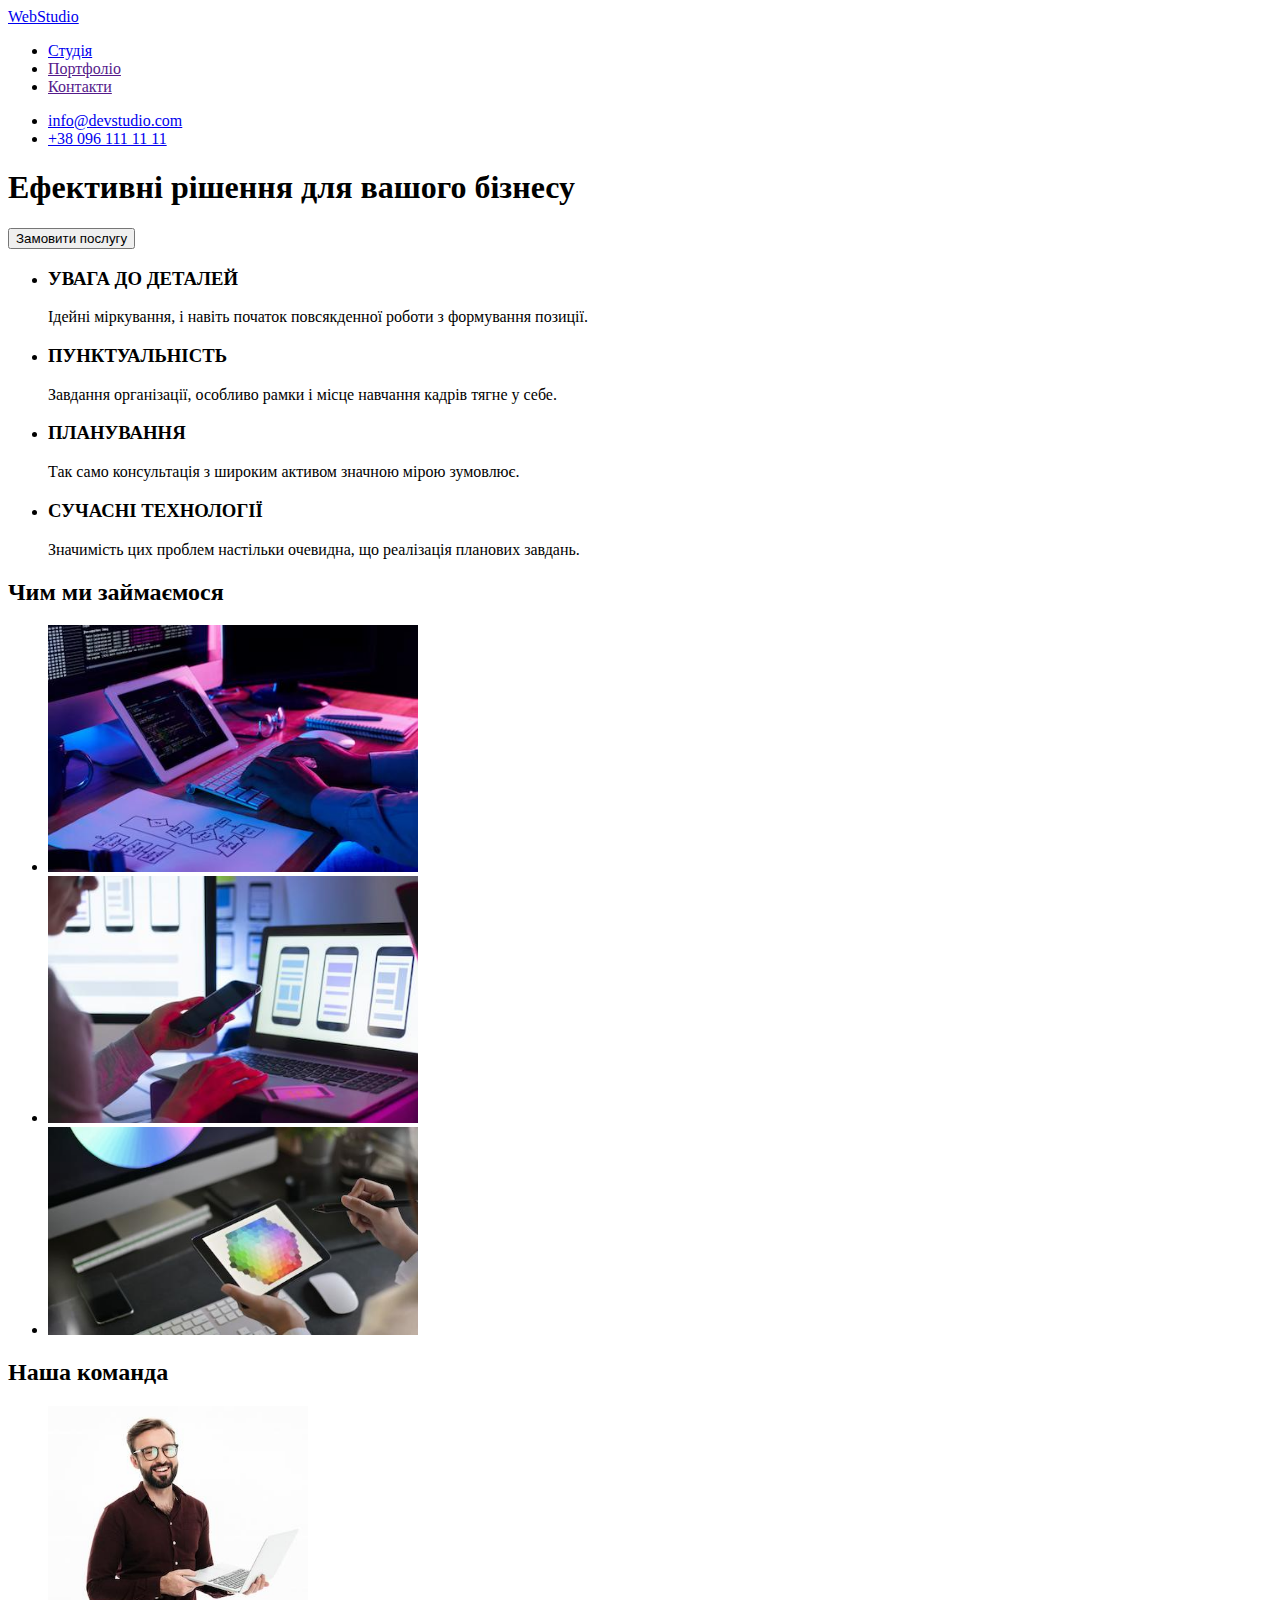
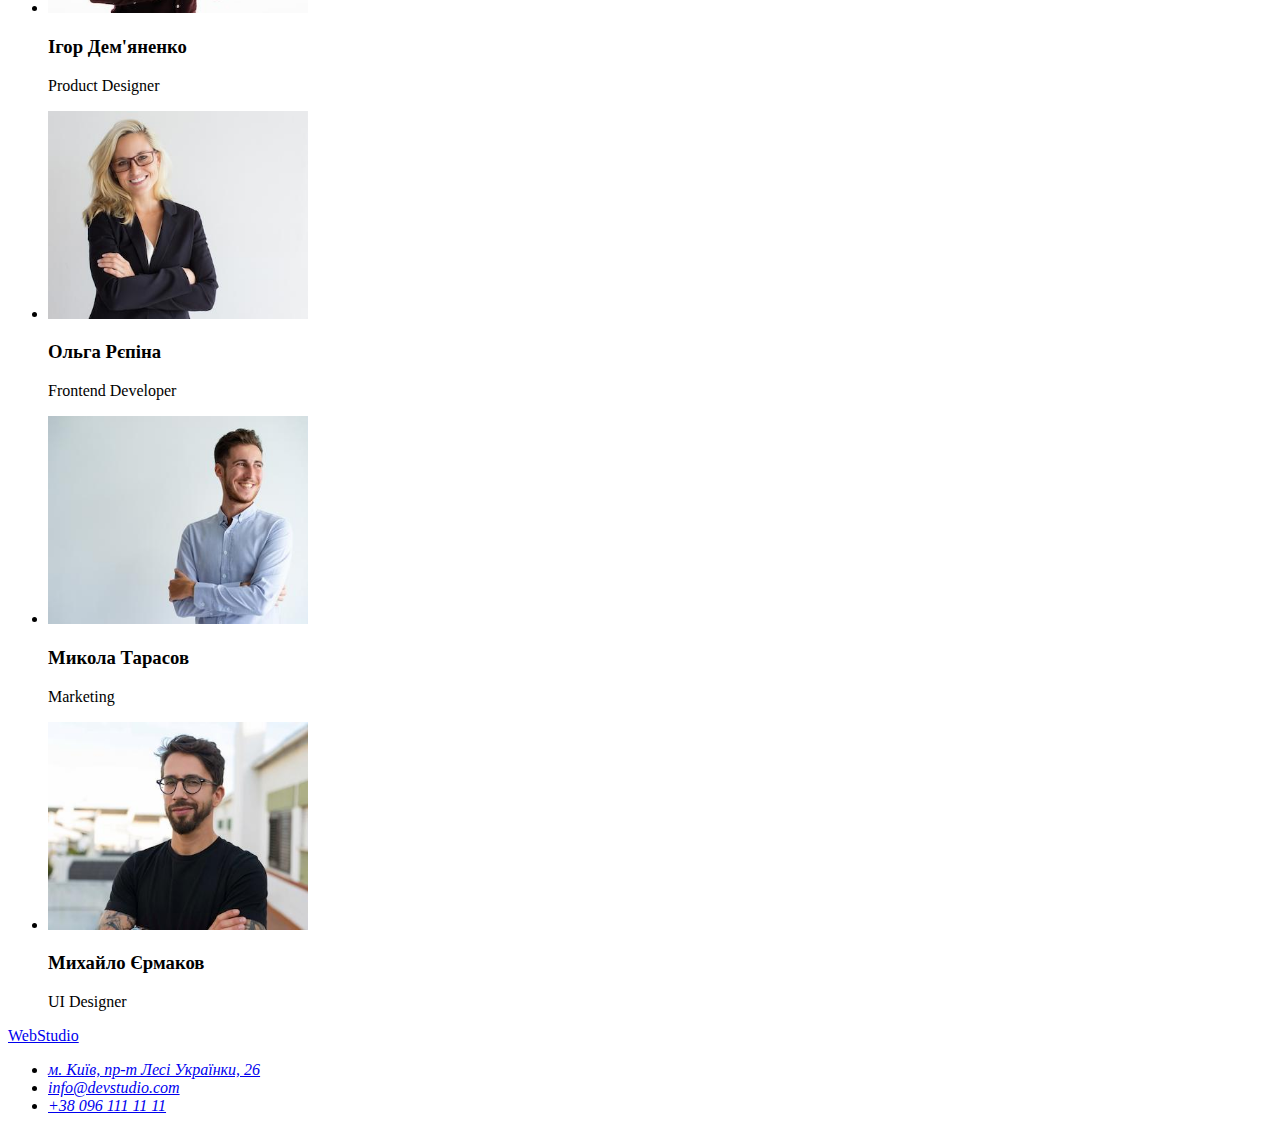
==== index.html @ 22ca19d4 "Initial commit" ====
<!DOCTYPE html>
<html lang="ua">
  <head>
    <meta charset="UTF-8" />
    <meta http-equiv="X-UA-Compatible" content="IE=edge" />
    <meta name="viewport" content="width=device-width, initial-scale=1.0" />
    <title>Homework-1</title>
  </head>
  <body>
    <header>
      <nav>
        <a href="./index.html">WebStudio</a>
        <ul>
          <li><a href="./index.html">Студія</a></li>
          <li><a href="">Портфоліо</a></li>
          <li><a href="">Контакти</a></li>
        </ul>
      </nav>
      <ul>
        <li>
          <a href="mailto:info@devstudio.com">info@devstudio.com</a>
        </li>
        <li>
          <a href="tel:+380961111111">+38 096 111 11 11</a>
        </li>
      </ul>
    </header>
    <main>
      <section class="hero">
        <h1>Ефективні рішення для вашого бізнесу</h1>
        <button type="button">Замовити послугу</button>
      </section>
      <section class="tips">
        <h2 hidden>Переваги</h2>
        <ul>
          <li>
            <h3>УВАГА ДО ДЕТАЛЕЙ</h3>
            <p>Ідейні міркування, і навіть початок повсякденної роботи з формування позиції.</p>
          </li>
          <li>
            <h3>ПУНКТУАЛЬНІСТЬ</h3>
            <p>Завдання організації, особливо рамки і місце навчання кадрів тягне у себе.</p>
          </li>
          <li>
            <h3>ПЛАНУВАННЯ</h3>
            <p>Так само консультація з широким активом значною мірою зумовлює.</p>
          </li>
          <li>
            <h3>СУЧАСНІ ТЕХНОЛОГІЇ</h3>
            <p>Значимість цих проблем настільки очевидна, що реалізація планових завдань.</p>
          </li>
        </ul>
      </section>
      <section class="Y-Do">
        <h2>Чим ми займаємося</h2>
        <ul>
          <li>
            <img src="./images/taping.jpg" alt="Taping the code" width="370" />
          </li>
          <li>
            <img src="./images/sphone.jpg" alt="Laptop & smartphone" width="370" />
          </li>
          <li>
            <img src="./images/paintpad.jpg" alt="Hexagon palette on pad" width="370" />
          </li>
        </ul>
      </section>
      <section class="team">
        <h2>Наша команда</h2>
        <ul>
          <li>
            <img class="members" src="./images/member1.jpg" alt="Ігор Дем'яненко" width="260" />
            <h3>Ігор Дем'яненко</h3>
            <p>Product Designer</p>
          </li>
          <li>
            <img class="members" src="./images/member2.jpg" alt="Ольга Рєпіна" width="260" />
            <h3>Ольга Рєпіна</h3>
            <p>Frontend Developer</p>
          </li>
          <li>
            <img class="members" src="./images/member3.jpg" alt="Микола Тарасов" width="260" />
            <h3>Микола Тарасов</h3>
            <p>Marketing</p>
          </li>
          <li>
            <img class="members" src="images/member4.jpg" alt="Михайло Єрмаков" width="260" />
            <h3>Михайло Єрмаков</h3>
            <p>UI Designer</p>
          </li>
        </ul>
      </section>
    </main>
    <footer>
      <a href="./index.html">WebStudio</a>
      <address>
        <ul>
          <li>
            <a
              href="https://www.google.com.ua/maps/place/%D0%B1%D1%83%D0%BB%D1%8C%D0%B2%D0%B0%D1%80+%D0%9B%D0%B5%D1%81%D1%96+%D0%A3%D0%BA%D1%80%D0%B0%D1%97%D0%BD%D0%BA%D0%B8,+26/@50.4266265,30.5386271,18.17z/data=!4m6!3m5!1s0x40d4cf0e033ecbe9:0x57a4dffefec77da0!4b1!8m2!3d50.4265807!4d30.5383858?hl=uk"
              target="_blank"
              rel="nofolow noreferrer noopener"
              >м. Київ, пр-т Лесі Українки, 26</a
            >
          </li>
          <li>
            <a href="mailto:info@devstudio.com">info@devstudio.com</a>
          </li>
          <li>
            <a href="tel:+380961111111">+38 096 111 11 11</a>
          </li>
        </ul>
      </address>
    </footer>
  </body>
</html>
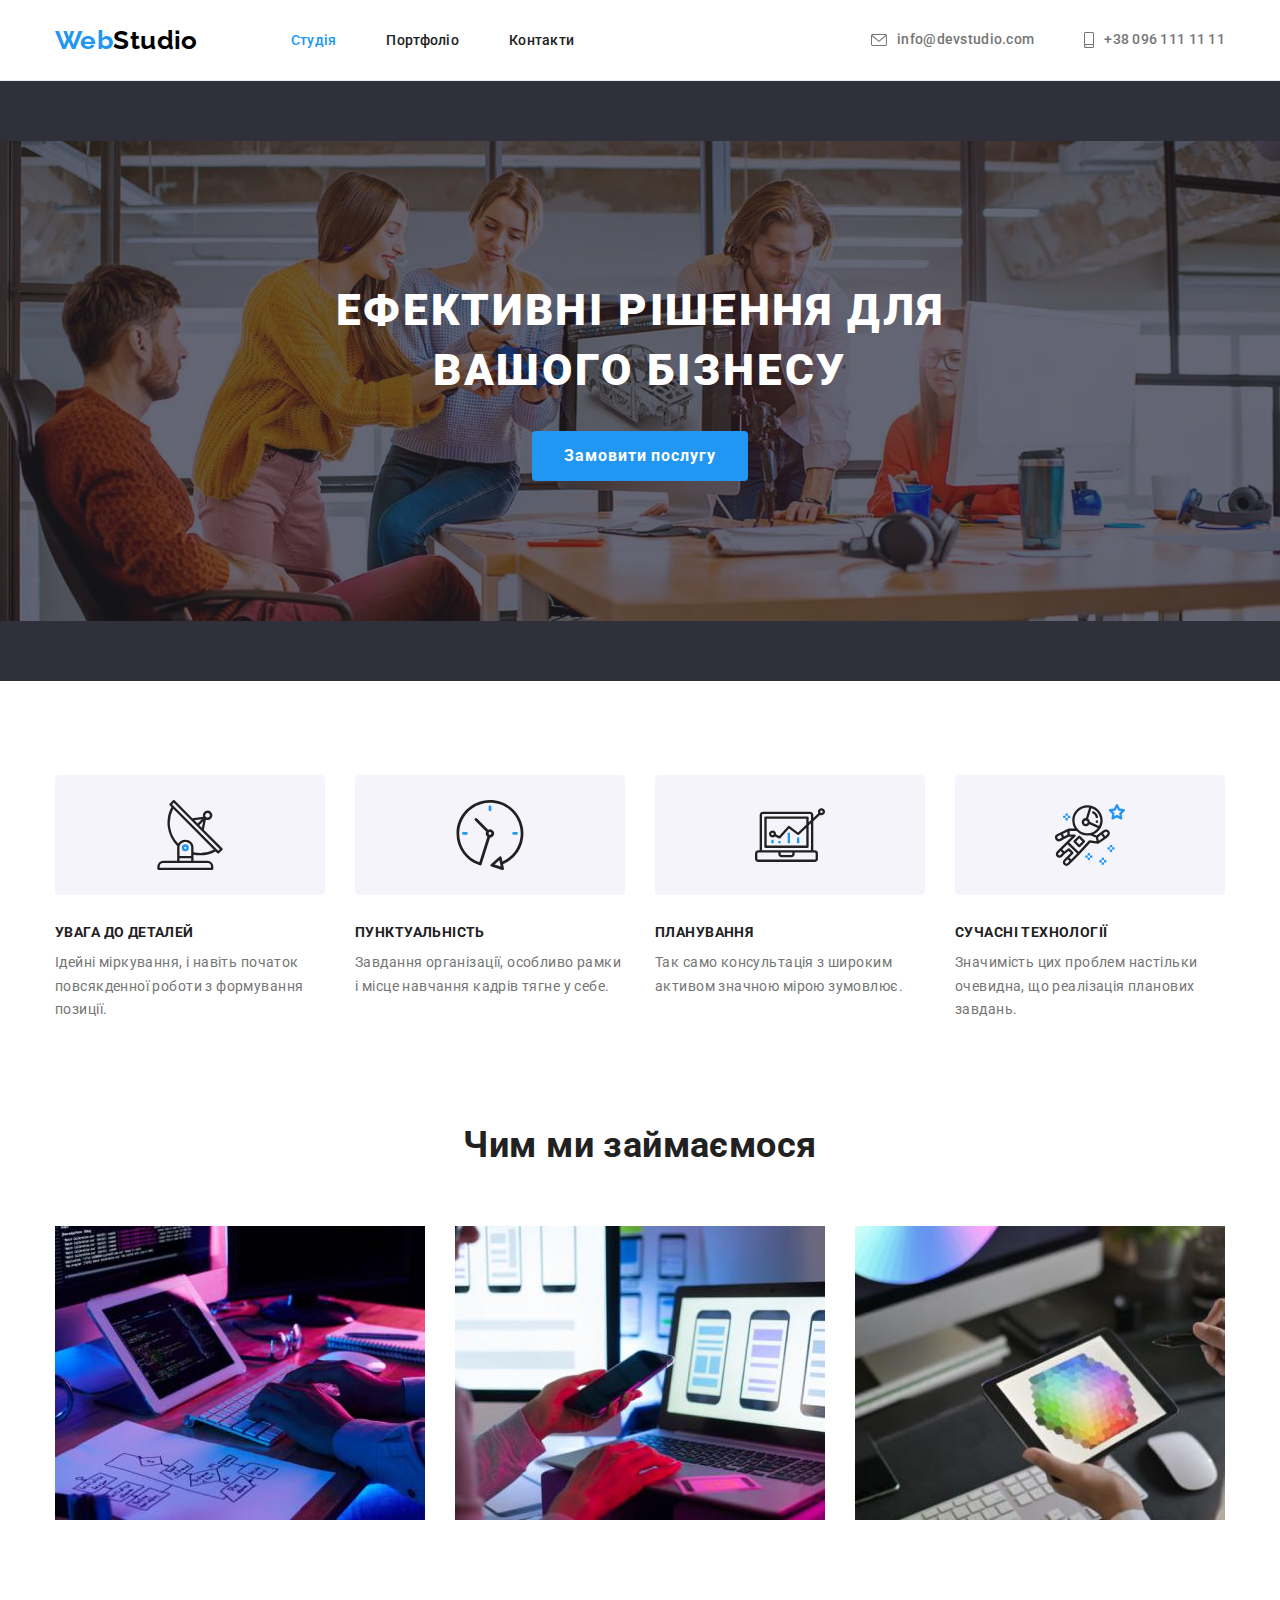
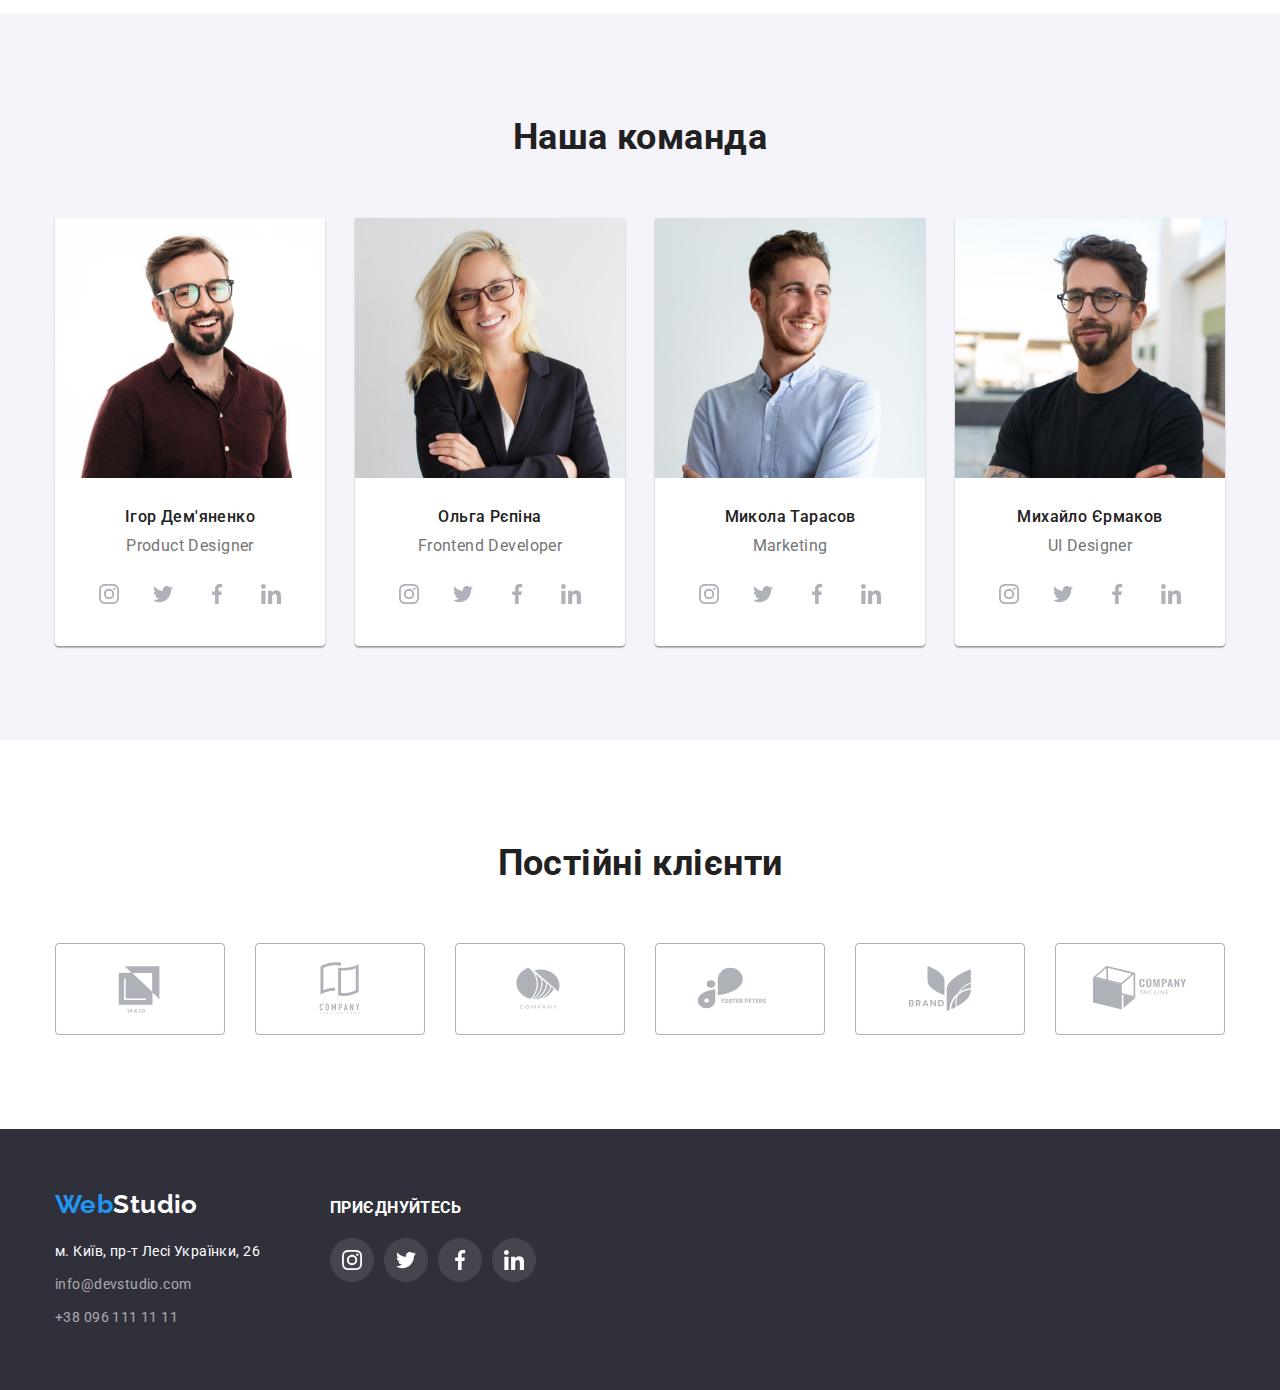
==== commit 6695ce91: "old-Relese" ====
--- a/index.html
+++ b/index.html
@@ -4,113 +4,429 @@
     <meta charset="UTF-8" />
     <meta http-equiv="X-UA-Compatible" content="IE=edge" />
     <meta name="viewport" content="width=device-width, initial-scale=1.0" />
-    <title>Homework-1</title>
+    <link
+      rel="stylesheet"
+      href="https://cdnjs.cloudflare.com/ajax/libs/modern-normalize/1.0.0/modern-normalize.min.css"
+    />
+    <link rel="preconnect" href="https://fonts.googleapis.com" />
+    <link rel="preconnect" href="https://fonts.gstatic.com" crossorigin />
+    <link rel="preconnect" href="https://fonts.googleapis.com" />
+    <link rel="preconnect" href="https://fonts.gstatic.com" crossorigin />
+    <link
+      href="https://fonts.googleapis.com/css2?family=Raleway:wght@700&family=Roboto:wght@400;500;700;900&display=swap"
+      rel="stylesheet"
+    />
+    <title>Homework</title>
+    <link rel="stylesheet" href="css/styles.css" />
   </head>
   <body>
-    <header>
-      <nav>
-        <a href="./index.html">WebStudio</a>
-        <ul>
-          <li><a href="./index.html">Студія</a></li>
-          <li><a href="">Портфоліо</a></li>
-          <li><a href="">Контакти</a></li>
+    <header class="header">
+      <div class="container header-container">
+        <nav class="header-nav">
+          <a class="link logo header-logo" href="./index.html"
+            ><span class="logo-accent">Web</span>Studio</a
+          >
+          <ul class="list header-link-list">
+            <li><a class="link header-link current" href="./index.html">Студія</a></li>
+            <li><a class="link header-link" href="./portfolio.html">Портфоліо</a></li>
+            <li><a class="link header-link" href="">Контакти</a></li>
+          </ul>
+        </nav>
+        <ul class="list header-contacts-list">
+          <li class="header-contacts-card">
+            <a class="link header-contacts-link" href="mailto:info@devstudio.com"
+              ><svg class="contact-icons" width="16" height="12">
+                <use href="./images/icons.svg#icon_mail-us"></use>
+              </svg>
+              <span>info@devstudio.com</span></a
+            >
+          </li>
+          <li class="header-contacts-card">
+            <a class="link header-contacts-link" href="tel:+380961111111"
+              ><svg class="contact-icons" width="10" height="16">
+                <use href="./images/icons.svg#icon_call-us"></use>
+              </svg>
+              <span>+38 096 111 11 11</span></a
+            >
+          </li>
         </ul>
-      </nav>
-      <ul>
-        <li>
-          <a href="mailto:info@devstudio.com">info@devstudio.com</a>
-        </li>
-        <li>
-          <a href="tel:+380961111111">+38 096 111 11 11</a>
-        </li>
-      </ul>
+      </div>
     </header>
     <main>
-      <section class="hero">
-        <h1>Ефективні рішення для вашого бізнесу</h1>
-        <button type="button">Замовити послугу</button>
+      <section class="section hero">
+        <div class="container">
+          <h1 class="hero-title">Ефективні рішення для вашого бізнесу</h1>
+          <button class="btn hero-btn" type="button" href="">Замовити послугу</button>
+        </div>
       </section>
-      <section class="tips">
-        <h2 hidden>Переваги</h2>
-        <ul>
-          <li>
-            <h3>УВАГА ДО ДЕТАЛЕЙ</h3>
-            <p>Ідейні міркування, і навіть початок повсякденної роботи з формування позиції.</p>
-          </li>
-          <li>
-            <h3>ПУНКТУАЛЬНІСТЬ</h3>
-            <p>Завдання організації, особливо рамки і місце навчання кадрів тягне у себе.</p>
-          </li>
-          <li>
-            <h3>ПЛАНУВАННЯ</h3>
-            <p>Так само консультація з широким активом значною мірою зумовлює.</p>
-          </li>
-          <li>
-            <h3>СУЧАСНІ ТЕХНОЛОГІЇ</h3>
-            <p>Значимість цих проблем настільки очевидна, що реалізація планових завдань.</p>
-          </li>
-        </ul>
+      <section class="section">
+        <div class="container">
+          <h2 hidden class="visualy-hidden">Переваги</h2>
+          <ul class="list features-list">
+            <li class="features-list-item">
+              <div>
+                <svg width="70" height="70">
+                  <use href="./images/icons.svg#icon_antenna"></use>
+                </svg>
+              </div>
+              <h3 class="features-list-title">Увага до деталей</h3>
+              <p class="features-list-text">
+                Ідейні міркування, і навіть початок повсякденної роботи з формування позиції.
+              </p>
+            </li>
+            <li class="features-list-item">
+              <div>
+                <svg width="70" height="70">
+                  <use href="./images/icons.svg#icon_clock"></use>
+                </svg>
+              </div>
+              <h3 class="features-list-title">Пунктуальність</h3>
+              <p class="features-list-text">
+                Завдання організації, особливо рамки і місце навчання кадрів тягне у себе.
+              </p>
+            </li>
+            <li class="features-list-item">
+              <div>
+                <svg width="70" height="70">
+                  <use href="./images/icons.svg#icon_diagram"></use>
+                </svg>
+              </div>
+              <h3 class="features-list-title">Планування</h3>
+              <p class="features-list-text">
+                Так само консультація з широким активом значною мірою зумовлює.
+              </p>
+            </li>
+            <li class="features-list-item">
+              <div>
+                <svg width="70" height="70">
+                  <use href="./images/icons.svg#icon_astronaut"></use>
+                </svg>
+              </div>
+              <h3 class="features-list-title">Сучасні технології</h3>
+              <p class="features-list-text">
+                Значимість цих проблем настільки очевидна, що реалізація планових завдань.
+              </p>
+            </li>
+          </ul>
+        </div>
       </section>
-      <section class="Y-Do">
-        <h2>Чим ми займаємося</h2>
-        <ul>
-          <li>
-            <img src="./images/taping.jpg" alt="Taping the code" width="370" />
-          </li>
-          <li>
-            <img src="./images/sphone.jpg" alt="Laptop & smartphone" width="370" />
-          </li>
-          <li>
-            <img src="./images/paintpad.jpg" alt="Hexagon palette on pad" width="370" />
-          </li>
-        </ul>
+      <section class="section work">
+        <div class="container">
+          <h2 class="section-title">Чим ми займаємося</h2>
+          <ul class="list work-list">
+            <li class="work-list-item">
+              <img
+                class="work-list-img"
+                src="./images/typing.jpg"
+                alt="Taping the code"
+                width="370"
+              />
+            </li>
+            <li class="work-list-item">
+              <img
+                class="work-list-img"
+                src="./images/sphone.jpg"
+                alt="Laptop & smartphone"
+                width="370"
+              />
+            </li>
+            <li class="work-list-item">
+              <img
+                class="work-list-img"
+                src="./images/paintpad.jpg"
+                alt="Hexagon palette on pad"
+                width="370"
+              />
+            </li>
+          </ul>
+        </div>
       </section>
-      <section class="team">
-        <h2>Наша команда</h2>
-        <ul>
-          <li>
-            <img class="members" src="./images/member1.jpg" alt="Ігор Дем'яненко" width="260" />
-            <h3>Ігор Дем'яненко</h3>
-            <p>Product Designer</p>
-          </li>
-          <li>
-            <img class="members" src="./images/member2.jpg" alt="Ольга Рєпіна" width="260" />
-            <h3>Ольга Рєпіна</h3>
-            <p>Frontend Developer</p>
-          </li>
-          <li>
-            <img class="members" src="./images/member3.jpg" alt="Микола Тарасов" width="260" />
-            <h3>Микола Тарасов</h3>
-            <p>Marketing</p>
-          </li>
-          <li>
-            <img class="members" src="images/member4.jpg" alt="Михайло Єрмаков" width="260" />
-            <h3>Михайло Єрмаков</h3>
-            <p>UI Designer</p>
-          </li>
-        </ul>
+      <section class="team section">
+        <div class="container">
+          <h2 class="section-title team-title">Наша команда</h2>
+          <ul class="list team-list">
+            <li class="team-cards">
+              <img
+                class="team-members"
+                src="./images/member1.jpg"
+                alt="Ігор Дем'яненко"
+                width="270"
+                height="260"
+              />
+              <div class="team-member-about">
+                <h3 class="team-names">Ігор Дем'яненко</h3>
+                <p class="team-text">Product Designer</p>
+                <ul class="list member-socials">
+                  <li>
+                    <a href="" class="link member-social-link">
+                      <svg width="20" height="20">
+                        <use href="./images/icons.svg#icon_instagram"></use>
+                      </svg>
+                    </a>
+                  </li>
+                  <li>
+                    <a href="" class="link member-social-link">
+                      <svg width="20" height="20">
+                        <use href="./images/icons.svg#icon_twitter"></use>
+                      </svg>
+                    </a>
+                  </li>
+                  <li>
+                    <a href="" class="link member-social-link">
+                      <svg width="20" height="20">
+                        <use href="./images/icons.svg#icon_facebook"></use>
+                      </svg>
+                    </a>
+                  </li>
+                  <li>
+                    <a href="" class="link member-social-link">
+                      <svg width="20" height="20">
+                        <use href="./images/icons.svg#icon_linkedin"></use>
+                      </svg>
+                    </a>
+                  </li>
+                </ul>
+              </div>
+            </li>
+            <li class="team-cards">
+              <img
+                class="team-members"
+                src="./images/member2.jpg"
+                alt="Ольга Рєпіна"
+                width="270"
+                height="260"
+              />
+              <div class="team-member-about">
+                <h3 class="team-names">Ольга Рєпіна</h3>
+                <p class="team-text">Frontend Developer</p>
+                <ul class="list member-socials">
+                  <li>
+                    <a href="" class="link member-social-link">
+                      <svg width="20" height="20">
+                        <use href="./images/icons.svg#icon_instagram"></use>
+                      </svg>
+                    </a>
+                  </li>
+                  <li>
+                    <a href="" class="link member-social-link">
+                      <svg width="20" height="20">
+                        <use href="./images/icons.svg#icon_twitter"></use>
+                      </svg>
+                    </a>
+                  </li>
+                  <li>
+                    <a href="" class="link member-social-link">
+                      <svg width="20" height="20">
+                        <use href="./images/icons.svg#icon_facebook"></use>
+                      </svg>
+                    </a>
+                  </li>
+                  <li>
+                    <a href="" class="link member-social-link">
+                      <svg width="20" height="20">
+                        <use href="./images/icons.svg#icon_linkedin"></use>
+                      </svg>
+                    </a>
+                  </li>
+                </ul>
+              </div>
+            </li>
+            <li class="team-cards">
+              <img
+                class="team-members"
+                src="./images/member3.jpg"
+                alt="Микола Тарасов"
+                width="270"
+                height="260"
+              />
+              <div class="team-member-about">
+                <h3 class="team-names">Микола Тарасов</h3>
+                <p class="team-text">Marketing</p>
+                <ul class="list member-socials">
+                  <li>
+                    <a href="" class="link member-social-link">
+                      <svg width="20" height="20">
+                        <use href="./images/icons.svg#icon_instagram"></use>
+                      </svg>
+                    </a>
+                  </li>
+                  <li>
+                    <a href="" class="link member-social-link">
+                      <svg width="20" height="20">
+                        <use href="./images/icons.svg#icon_twitter"></use>
+                      </svg>
+                    </a>
+                  </li>
+                  <li>
+                    <a href="" class="link member-social-link">
+                      <svg width="20" height="20">
+                        <use href="./images/icons.svg#icon_facebook"></use>
+                      </svg>
+                    </a>
+                  </li>
+                  <li>
+                    <a href="" class="link member-social-link">
+                      <svg width="20" height="20">
+                        <use href="./images/icons.svg#icon_linkedin"></use>
+                      </svg>
+                    </a>
+                  </li>
+                </ul>
+              </div>
+            </li>
+            <li class="team-cards">
+              <img
+                class="team-members"
+                src="images/member4.jpg"
+                alt="Михайло Єрмаков"
+                width="270"
+                height="260"
+              />
+              <div class="team-member-about">
+                <h3 class="team-names">Михайло Єрмаков</h3>
+                <p class="team-text">UI Designer</p>
+                <ul class="list member-socials">
+                  <li>
+                    <a href="" class="link member-social-link">
+                      <svg width="20" height="20">
+                        <use href="./images/icons.svg#icon_instagram"></use>
+                      </svg>
+                    </a>
+                  </li>
+                  <li>
+                    <a href="" class="link member-social-link">
+                      <svg width="20" height="20">
+                        <use href="./images/icons.svg#icon_twitter"></use>
+                      </svg>
+                    </a>
+                  </li>
+                  <li>
+                    <a href="" class="link member-social-link">
+                      <svg width="20" height="20">
+                        <use href="./images/icons.svg#icon_facebook"></use>
+                      </svg>
+                    </a>
+                  </li>
+                  <li>
+                    <a href="" class="link member-social-link">
+                      <svg width="20" height="20">
+                        <use href="./images/icons.svg#icon_linkedin"></use>
+                      </svg>
+                    </a>
+                  </li>
+                </ul>
+              </div>
+            </li>
+          </ul>
+        </div>
+      </section>
+      <section class="section">
+        <div class="container">
+          <h2 class="section-title">Постійні клієнти</h2>
+          <ul class="list clients">
+            <li>
+              <a class="link client-link" href="">
+                <svg width="106" height="60">
+                  <use href="./images/icons.svg#icon_ya-co"></use></svg
+              ></a>
+            </li>
+            <li>
+              <a class="link client-link" href="">
+                <svg width="106" height="60">
+                  <use href="./images/icons.svg#icon_tagline-here"></use></svg
+              ></a>
+            </li>
+            <li>
+              <a class="link client-link" href="">
+                <svg width="106" height="60">
+                  <use href="./images/icons.svg#icon-company"></use></svg
+              ></a>
+            </li>
+            <li>
+              <a class="link client-link" href="">
+                <svg width="106" height="60">
+                  <use href="./images/icons.svg#icon_foster-peters"></use>
+                </svg>
+              </a>
+            </li>
+            <li>
+              <a class="link client-link" href="">
+                <svg width="106" height="60">
+                  <use href="./images/icons.svg#icon_brand"></use>
+                </svg>
+              </a>
+            </li>
+            <li>
+              <a class="link client-link" href="">
+                <svg width="106" height="60">
+                  <use href="./images/icons.svg#icon_tag-line"></use>
+                </svg>
+              </a>
+            </li>
+          </ul>
+        </div>
       </section>
     </main>
-    <footer>
-      <a href="./index.html">WebStudio</a>
-      <address>
-        <ul>
-          <li>
-            <a
-              href="https://www.google.com.ua/maps/place/%D0%B1%D1%83%D0%BB%D1%8C%D0%B2%D0%B0%D1%80+%D0%9B%D0%B5%D1%81%D1%96+%D0%A3%D0%BA%D1%80%D0%B0%D1%97%D0%BD%D0%BA%D0%B8,+26/@50.4266265,30.5386271,18.17z/data=!4m6!3m5!1s0x40d4cf0e033ecbe9:0x57a4dffefec77da0!4b1!8m2!3d50.4265807!4d30.5383858?hl=uk"
-              target="_blank"
-              rel="nofolow noreferrer noopener"
-              >м. Київ, пр-т Лесі Українки, 26</a
-            >
-          </li>
-          <li>
-            <a href="mailto:info@devstudio.com">info@devstudio.com</a>
-          </li>
-          <li>
-            <a href="tel:+380961111111">+38 096 111 11 11</a>
-          </li>
-        </ul>
-      </address>
+    <footer class="footer">
+      <div class="container footer-container">
+        <div class="footer-cards">
+          <a class="link logo logo-last" href="./index.html"
+            ><span class="logo-accent">Web</span>Studio</a
+          >
+          <address class="adress">
+            <ul class="list adress-list">
+              <li>
+                <a
+                  class="link adress-map"
+                  href="https://www.google.com.ua/maps/place/%D0%B1%D1%83%D0%BB%D1%8C%D0%B2%D0%B0%D1%80+%D0%9B%D0%B5%D1%81%D1%96+%D0%A3%D0%BA%D1%80%D0%B0%D1%97%D0%BD%D0%BA%D0%B8,+26/@50.4266265,30.5386271,18.17z/data=!4m6!3m5!1s0x40d4cf0e033ecbe9:0x57a4dffefec77da0!4b1!8m2!3d50.4265807!4d30.5383858?hl=uk"
+                  target="_blank"
+                  rel="nofolow noreferrer noopener"
+                  >м. Київ, пр-т Лесі Українки, 26</a
+                >
+              </li>
+              <li>
+                <a class="link adress-link" href="mailto:info@devstudio.com">info@devstudio.com</a>
+              </li>
+              <li>
+                <a class="link adress-link" href="tel:+380961111111">+38 096 111 11 11</a>
+              </li>
+            </ul>
+          </address>
+        </div>
+        <div class="socials">
+          <h3>Приєднуйтесь</h3>
+          <ul class="list socials-list">
+            <li>
+              <a href="" class="link socials-link">
+                <svg width="20" height="20">
+                  <use href="./images/icons.svg#icon_instagram"></use>
+                </svg>
+              </a>
+            </li>
+            <li>
+              <a href="" class="link socials-link">
+                <svg width="20" height="20">
+                  <use href="./images/icons.svg#icon_twitter"></use>
+                </svg>
+              </a>
+            </li>
+            <li>
+              <a href="" class="link socials-link">
+                <svg width="20" height="20">
+                  <use href="./images/icons.svg#icon_facebook"></use>
+                </svg>
+              </a>
+            </li>
+            <li>
+              <a href="" class="link socials-link">
+                <svg width="20" height="20">
+                  <use href="./images/icons.svg#icon_linkedin"></use>
+                </svg>
+              </a>
+            </li>
+          </ul>
+        </div>
+      </div>
     </footer>
   </body>
 </html>
--- a/css/styles.css
+++ b/css/styles.css
@@ -0,0 +1,544 @@
+:root {
+      --zeema-blue: #2196f3;
+      --dark-theme: #2F303A;
+      --color-white: #FFFFFF;
+      --color-gray: #757575;
+      --color-onix: #212121;
+      --medium-text: 16px;
+      --gaps-small: 30px;
+      --gaps-medium: 50px;
+      --top-distance: 94px;
+      --left-right-dist: 215px;
+}
+
+*,
+*::after,
+*::before {
+      margin: 0;
+}
+
+body {
+      font-family: 'Roboto', sans-serif;
+      font-size: 14px;
+      letter-spacing: 0.03em;
+      color: var(--color-onix);
+      background-color: var(--color-white);
+      position: relative;
+}
+
+/* ---------------General-styles-----------------*/
+
+.container {
+      width: 1200px;
+      padding: 0 15px;
+      margin: auto;
+}
+
+.section {
+      padding: 94px 0;
+      margin: auto;
+      background-repeat: no-repeat;
+}
+
+.list {
+      list-style: none;
+      padding-left: 0;
+      display: flex;
+}
+
+.link {
+      text-decoration: none;
+
+}
+
+/* margin: inherit; */
+
+.logo {
+      font-family: 'Raleway', sans-serif;
+      font-weight: 700;
+      font-size: 26px;
+      line-height: 1.19;
+      color: #000000;
+}
+
+.logo .logo-accent {
+      color: var(--zeema-blue);
+}
+
+.logo.logo-last {
+      color: var(--color-white);
+
+}
+
+.section-title {
+      font-size: 36px;
+      line-height: 1.66;
+      text-align: center;
+      margin-bottom: var(--gaps-medium);
+}
+
+.btn {
+      font-family: inherit;
+      border-radius: 4px;
+      border: hidden;
+}
+
+.btn:hover,
+.btn:focus {
+      color: var(--color-white);
+      background-color: var(--zeema-blue);
+      box-shadow: 0px 4px 4px rgba(0, 0, 0, 0.15);
+      cursor: pointer;
+}
+
+.link.header-link.current {
+      color: var(--zeema-blue)
+}
+
+img {
+      display: block;
+      max-width: 100%;
+      height: auto;
+}
+
+/*---------------Menu-----------------*/
+
+.header {
+      border-bottom: 1px solid #ECECEC;
+}
+
+.header-logo {
+      padding: 24px 0;
+      margin-right: 93px;
+}
+
+.header-container {
+      display: flex;
+}
+
+.header-nav {
+      display: flex;
+      justify-items: center;
+      align-items: center;
+}
+
+.header-link {
+      font-weight: 500;
+      font-size: var(--small-text);
+      line-height: 1.14;
+      letter-spacing: 0.02em;
+      color: inherit;
+      padding: 32px 0;
+}
+
+.header-link-list {
+      column-gap: var(--gaps-medium);
+}
+
+/* .header-link-list li:nth-child(n+2) {
+      margin-left: var(--gaps-medium);
+} */
+
+/* .header-link-list li:first-child {
+      margin-left: 0;
+} */
+
+.header-link:hover,
+.header-link:focus {
+      color: var(--zeema-blue);
+}
+
+.header-contacts-list {
+      align-items: center;
+      column-gap: var(--gaps-medium);
+      margin-left: auto;
+}
+
+/* .header-contacts-list li:nth-child(n+2) {
+      margin-left:var(--gaps-medium);
+} */
+
+.header-contacts-link {
+      font-weight: 500;
+      font-size: var(--small-text);
+      line-height: 1.14;
+      letter-spacing: 0.02em;
+      color: var(--color-gray);
+      padding: 32px 0;
+      display: flex;
+      align-items: center;
+}
+
+.header-contacts-link:hover,
+.header-contacts-link:focus {
+      color: var(--zeema-blue);
+      fill: var(--zeema-blue);
+}
+
+.header-contacts-link span {
+      margin-left: 10px;
+}
+
+.contact-icons {
+      fill: currentColor
+}
+
+/*-------------Contacts---------------*/
+
+.footer {
+      background-color: var(--dark-theme);
+      padding: 60px 0;
+}
+
+/* height: 252px; */
+
+.footer-container {
+      display: flex;
+      column-gap: 70px;
+      align-items: baseline;
+}
+
+.adress {
+      margin-top: 20px;
+      display: flex;
+      column-gap: 70px;
+}
+
+.socials h3 {
+      line-height: 1.14;
+      text-transform: uppercase;
+      color: var(--color-white);
+      margin-bottom: 20px;
+}
+
+.adress-list {
+      flex-direction: column;
+      row-gap: 9px;
+}
+
+/* .adress-list li:nth-child(-n+2) {
+      margin-bottom: 9px;
+} */
+
+.socials-list {
+      align-items: baseline;
+      column-gap: 10px;
+}
+
+.socials-list li {
+      background-color: rgba(256, 256, 256, 0.1);
+      border-radius: 50%;
+      width: 44px;
+      height: 44px;
+
+}
+
+.socials-list li:hover,
+.socials-list li:focus {
+      background-color: var(--zeema-blue);
+}
+
+.socials-link {
+      width: 100%;
+      height: 100%;
+      fill: var(--color-white);
+      display: flex;
+      align-items: center;
+      justify-content: center;
+}
+
+.adress-map {
+      font-style: normal;
+      color: var(--color-white);
+      line-height: 1.71;
+}
+
+.adress-link {
+      font-style: normal;
+      line-height: 1.71;
+      color: rgba(255, 255, 255, 0.6);
+}
+
+.adress-link:hover,
+.adress-link:focus {
+      color: var(--zeema-blue);
+}
+
+/* ----------------------------HOME---------------------------*/
+
+.hero {
+      padding: 200px 0;
+      text-align: center;
+      background-image: linear-gradient(rgba(47, 48, 58, 0.4), rgba(47, 48, 58, 0.4)), url("../images/teamwork-day.jpg");
+      background-position: center;
+      max-width: 1600px;
+      
+      background-size: contain;
+      background-color: var(--dark-theme);
+}
+
+.hero-title {
+      text-transform: uppercase;
+      font-weight: 900;
+      font-size: 44px;
+      line-height: 1.36;
+      letter-spacing: 0.06em;
+      color: var(--color-white);
+      width: 696px;
+      margin: auto auto var(--gaps-small);
+}
+
+.hero-btn {
+      font-weight: 700;
+      font-size: var(--medium-text);
+      line-height: 1.88;
+      letter-spacing: 0.06em;
+      background-color: var(--zeema-blue);
+      color: var(--color-white);
+      width: 216px;
+      height: 50px;
+}
+
+.hero-btn:active,
+.hero-btn:focus {
+      background-color: #188CE8;
+}
+
+/* -------------------features-------------------- */
+
+.visualy-hidden {
+      visibility: hidden;
+}
+
+.features-list {
+      margin: auto;
+      column-gap: var(--gaps-small);
+}
+
+.list.features-list .features-list-item {
+      width: 270px;
+}
+
+/* .features-list-item:nth-child(n+2) {
+      margin-left: var(--gaps-small);
+} */
+
+.features-list-item div {
+      height: 120px;
+      background-color: #F5F4FA;
+      border-radius: 4px;
+      display: flex;
+      align-items: center;
+      justify-content: center;
+      margin-bottom: 30px;
+}
+
+.features-list-title {
+      text-transform: uppercase;
+      font-size: var(--small-text);
+      line-height: 1.14;
+}
+
+.features-list-text {
+      line-height: 1.71;
+      color: var(--color-gray);
+      margin-top: 10px;
+}
+
+/* -------------------Work------------------- */
+
+.work {
+      padding-top: 0;
+}
+
+.work-list {
+      gap: var(--gaps-small);
+}
+
+/* .work-list-item:nth-child(n+2) {
+      margin-left: var(--gaps-small);
+} */
+
+/*--------------------Team---------------------*/
+
+.team {
+      background-color: #F5F4FA;
+}
+
+.team-list {
+      column-gap: var(--gaps-small);
+}
+
+.team-cards {
+      background-color: var(--color-white);
+      box-shadow: 0px 1px 3px rgba(0, 0, 0, 0.12), 0px 1px 1px rgba(0, 0, 0, 0.14), 0px 2px 1px rgba(0, 0, 0, 0.2);
+      border-radius: 0px 0px 4px 4px;
+      width: 270px;
+}
+
+/* .team-cards:nth-child(n+2) {
+      margin-left: var(--gaps-small);
+} */
+
+.team-member-about {
+      padding: var(--gaps-small) 32px;
+}
+
+.team-names {
+      font-weight: 500;
+      font-size: var(--medium-text);
+      line-height: 1.18;
+      text-align: center;
+}
+
+.team-text {
+      font-size: var(--medium-text);
+      line-height: 1.18;
+      color: var(--color-gray);
+      text-align: center;
+      margin-top: 10px;
+}
+
+.member-socials {
+      margin-top: 16px;
+      justify-content: center;
+      column-gap: 10px;
+}
+
+.member-socials li {
+      width: 44px;
+      height: 44px;
+      background-color: inherit;
+}
+
+.member-social-link {
+      width: 100%;
+      height: 100%;
+      border-radius: 50%;
+      display: flex;
+      align-items: center;
+      justify-content: center;
+      color: #AFB1B8;
+}
+.member-social-link svg {
+      fill: currentColor;
+}
+.member-social-link:hover,
+.member-social-link:focus {
+      background-color: var(--zeema-blue);
+      color: var(--color-white);
+}
+
+/* ---------------Regular clients----------------- */
+
+.clients {
+      justify-items: center;
+      column-gap: var(--gaps-small);
+}
+
+.clients li {
+      width: 170px;
+      height: 92px;
+      border: 1px solid #AFB1B8;
+      border-radius: 4px;
+
+}
+
+.clients li:hover,
+.clients li:focus {
+      border: 1px solid var(--zeema-blue);
+}
+
+.client-link {
+      width: 100%;
+      height: 100%;
+      display: flex;
+      align-items: center;
+      justify-content: center;
+      margin: auto;
+      color: #AFB1B8;
+}
+
+.client-link svg {
+      fill: currentColor;
+}
+
+.client-link:hover,
+.client-link:focus {
+      color: var(--zeema-blue);
+}
+
+/*-------------------------PORTFOLIO--------------------------*/
+
+.portfolio {
+      background-color: var(--color-white);
+}
+
+.filters-list {
+      display: flex;
+      justify-content: center;
+      margin-bottom: 50px;
+}
+
+.filters-btn {
+      background-color: #F5F4FA;
+      font-weight: 500;
+      font-size: var(--medium-text);
+      line-height: 1.62;
+      color: var(--color-onix);
+      min-width: 73px;
+      padding: 6px 22px;
+      margin-left: 8px;
+}
+
+.project-list {
+      flex-wrap: wrap;
+      gap: var(--gaps-small);
+
+}
+
+.project-list .project {
+      width: 370px;
+      background: var(--color-white);
+      border: 1px solid #EEEEEE;
+}
+
+.project .link:hover,
+.project .link:focus {
+      display:block;
+      width: 100%;
+      height: 100%;
+      box-shadow: 0px 1px 1px rgba(0, 0, 0, 0.12),
+            0px 4px 4px rgba(0, 0, 0, 0.06),
+            1px 4px 6px rgba(0, 0, 0, 0.16);
+}
+
+/* width: 370px;
+      margin-left: var(--gaps-small);
+      margin-bottom: var(--gaps-small); */
+
+/* // .project-list:nth-child(3n+1) {
+      margin-left: 0;
+}
+
+.project-list:nth-child(-n+3) {
+      margin-bottom: 0;
+} // */
+
+.project-about {
+      padding: 20px 24px;
+}
+
+.project-title {
+      font-size: 18px;
+      line-height: 2;
+      letter-spacing: 0.06em;
+      color: var(--color-onix);
+}
+
+.project-text {
+      font-size: var(--medium-text);
+      line-height: 1.88;
+      color: var(--color-gray);
+      margin-top: 4px;
+}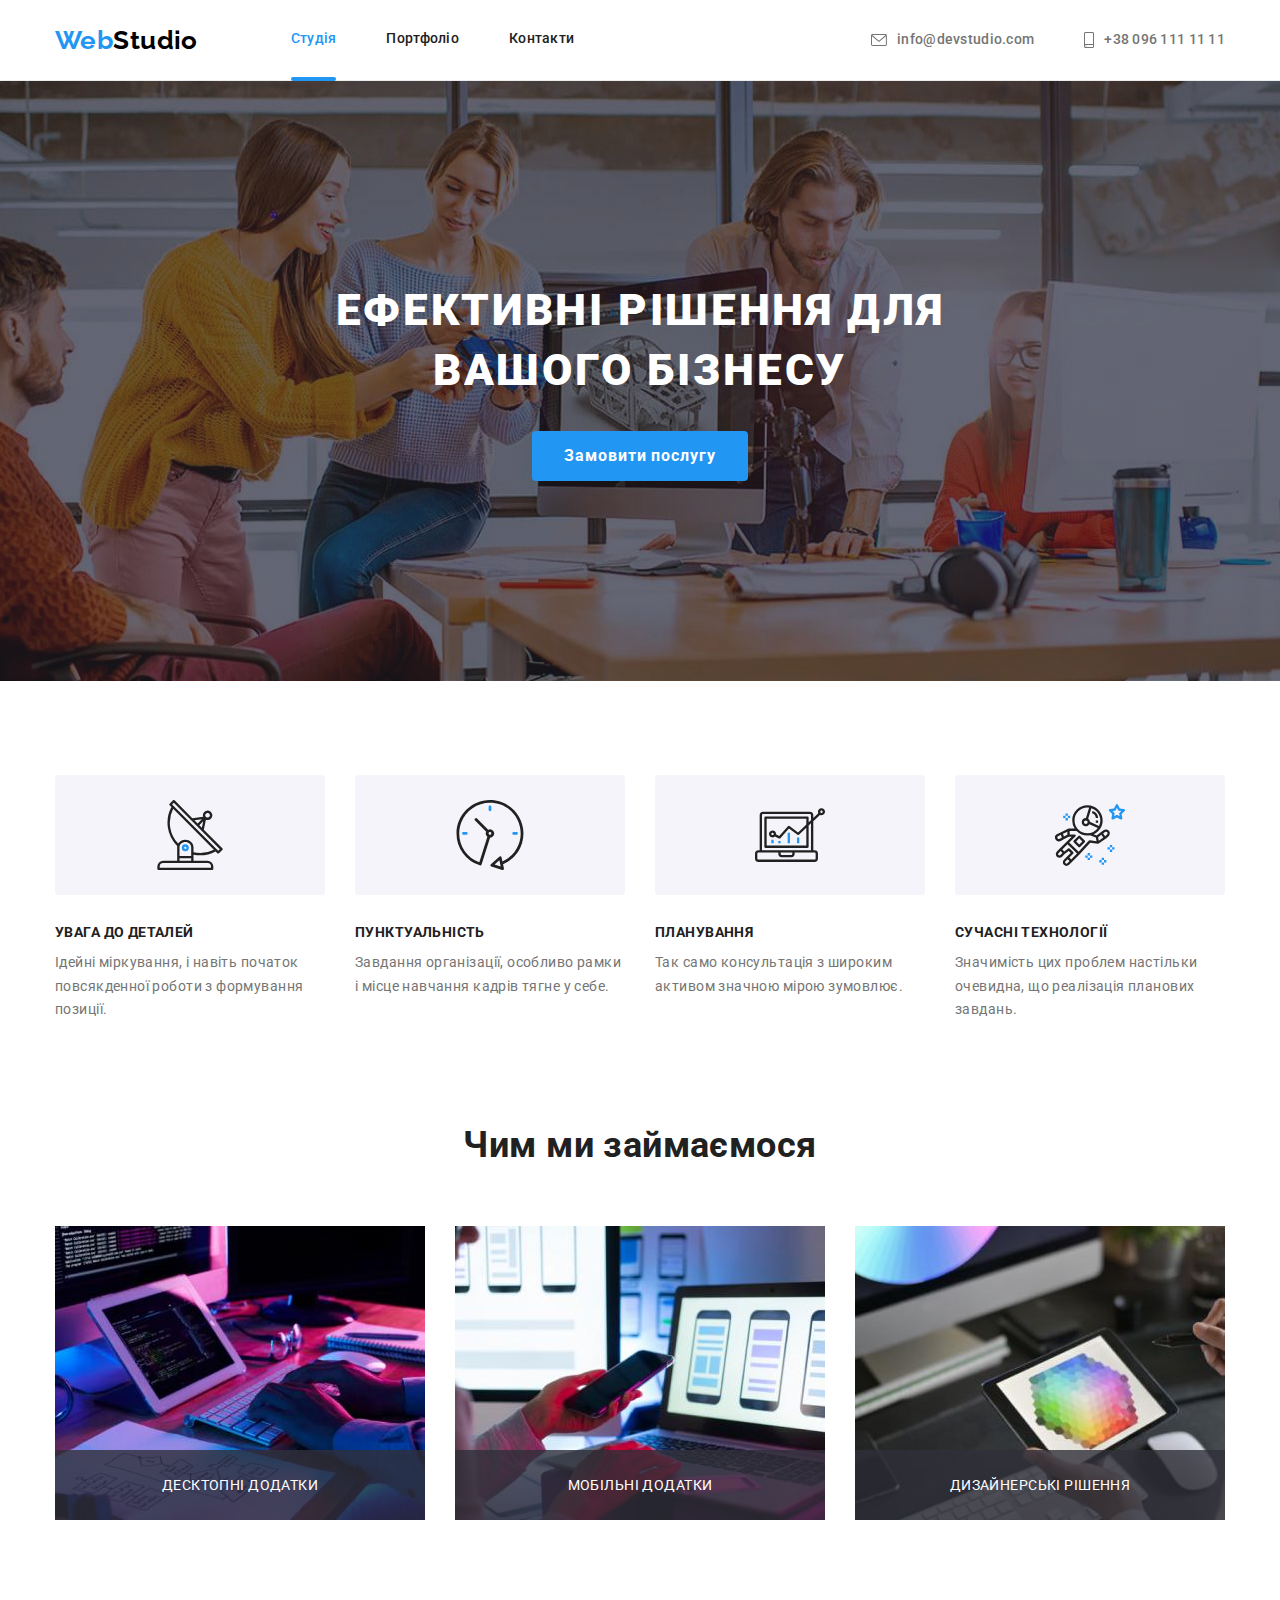
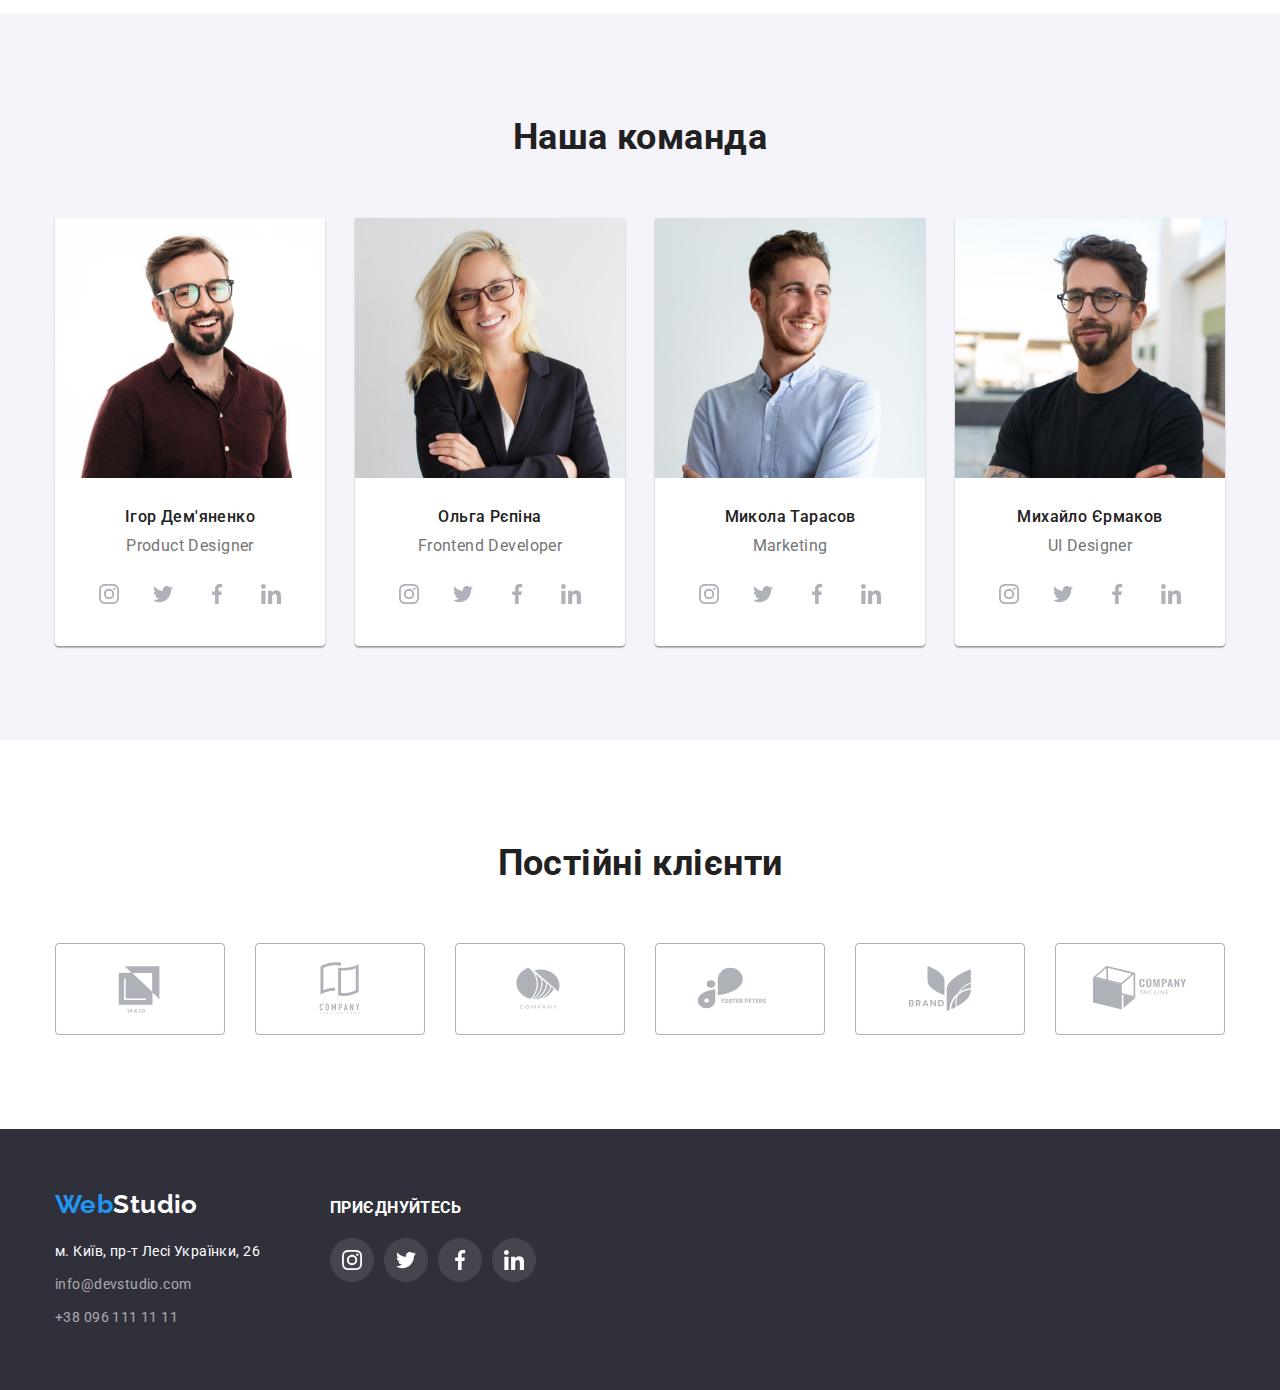
==== commit 0849a28c: "Relese-1" ====
--- a/index.html
+++ b/index.html
@@ -27,7 +27,9 @@
             ><span class="logo-accent">Web</span>Studio</a
           >
           <ul class="list header-link-list">
-            <li><a class="link header-link current" href="./index.html">Студія</a></li>
+            <li>
+              <a class="link header-link current" href="./index.html">Студія</a>
+            </li>
             <li><a class="link header-link" href="./portfolio.html">Портфоліо</a></li>
             <li><a class="link header-link" href="">Контакти</a></li>
           </ul>
@@ -56,7 +58,7 @@
       <section class="section hero">
         <div class="container">
           <h1 class="hero-title">Ефективні рішення для вашого бізнесу</h1>
-          <button class="btn hero-btn" type="button" href="">Замовити послугу</button>
+          <button class="btn hero-btn" type="button" data-modal-open>Замовити послугу</button>
         </div>
       </section>
       <section class="section">
@@ -121,6 +123,7 @@
                 alt="Taping the code"
                 width="370"
               />
+              <p>Десктопні додатки</p>
             </li>
             <li class="work-list-item">
               <img
@@ -129,6 +132,7 @@
                 alt="Laptop & smartphone"
                 width="370"
               />
+              <p>Мобільні додатки</p>
             </li>
             <li class="work-list-item">
               <img
@@ -137,6 +141,7 @@
                 alt="Hexagon palette on pad"
                 width="370"
               />
+              <p>Дизайнерські рішення</p>
             </li>
           </ul>
         </div>
@@ -428,5 +433,21 @@
         </div>
       </div>
     </footer>
+    <div class="backdrop is-hidden" data-modal>
+      <div class="modal">
+        <button class="modal-close" type="button" data-modal-close>
+          <svg
+            viewBox="0 0 18 18"
+            xmlns="http://www.w3.org/2000/svg"
+            style="width: 18px; height: 18px"
+          >
+            <path
+              d="M15 4.10786L13.8921 3L9.5 7.39214L5.10786 3L4 4.10786L8.39214 8.5L4 12.8921L5.10786 14L9.5 9.60786L13.8921 14L15 12.8921L10.6079 8.5L15 4.10786Z"
+            />
+          </svg>
+        </button>
+      </div>
+    </div>
+    <script src="./js/modal.js"></script>
   </body>
 </html>
--- a/css/styles.css
+++ b/css/styles.css
@@ -7,8 +7,6 @@
       --medium-text: 16px;
       --gaps-small: 30px;
       --gaps-medium: 50px;
-      --top-distance: 94px;
-      --left-right-dist: 215px;
 }
 
 *,
@@ -28,6 +26,12 @@
 
 /* ---------------General-styles-----------------*/
 
+img {
+      display: block;
+      max-width: 100%;
+      height: auto;
+}
+
 .container {
       width: 1200px;
       padding: 0 15px;
@@ -50,8 +54,6 @@
       text-decoration: none;
 
 }
-
-/* margin: inherit; */
 
 .logo {
       font-family: 'Raleway', sans-serif;
@@ -95,10 +97,26 @@
       color: var(--zeema-blue)
 }
 
-img {
+/* .current-page::after {
       display: block;
-      max-width: 100%;
-      height: auto;
+      content: '';
+      width: 100%;
+      height: 4px;
+      border-radius: 2px;
+      background-color: var(--zeema-blue);
+      position: relative;
+      top: 31px;
+} */
+
+.header-link.current::after {
+      display: block;
+      content: '';
+      width: 100%;
+      height: 4px;
+      border-radius: 2px;
+      background-color: var(--zeema-blue);
+      position: relative;
+      top: 31px;
 }
 
 /*---------------Menu-----------------*/
@@ -264,6 +282,111 @@
       color: var(--zeema-blue);
 }
 
+/* --------------Back-drop------------- */
+
+.is-hidden {
+      visibility: hidden;
+      opacity: 0;
+      pointer-events: none;
+}
+
+.backdrop {      
+      width:100%;
+      height: 100%;
+      background-color: rgba(0, 0, 0, 0.2);
+      position: fixed;
+      top:0;
+      transition: opacity 250ms linear, visibility 250ms linear;
+      
+}
+
+/* .modal {
+      position: fixed;
+      transform-origin: center;
+      opacity: 0;
+      transform: scale(0.8) translate(135.5%,21%);
+      transition-property: opacity transform;
+      transition-duration: 250ms;
+      transition-timing-function: ease;
+}
+.backdrop:hover .modal {
+      opacity:1;
+      transform: scale(1) translate(110%,15.6%);
+} */
+
+.modal {
+      width: 528px;
+      height: 581px;
+      background-color: #FFFFFF;
+      box-shadow: 0px 1px 3px rgba(0, 0, 0, 0.12), 0px 1px 1px rgba(0, 0, 0, 0.14), 0px 2px 1px rgba(0, 0, 0, 0.2);
+      border-radius: 4px;
+      position: absolute;
+      top: 50%;
+      left: 50%;
+      transform: translate(-50%,-48.5%) scale(1);
+      transition: transform 250ms;
+      transition-timing-function:cubic-bezier(.89, .01, .45, .99);
+}
+/* cubic-bezier(.74, .01, .7, 1) cubic-bezier(.7, -0.01, .56, 1) cubic-bezier(.67, 0, .78, .47) cubic-bezier(.77, 0, .45, .99) */
+.backdrop.is-hidden .modal {
+      transform: translate(-50%,-36%) scale(0.41,0.09);
+}
+
+/* .modal {
+      transform: scale(0.8) translate(135.5%,21%); 
+      opacity:1;
+      transform: scale(1) translate(110%,15.6%);
+} */
+
+/* animation-name: modal;
+      animation-duration: 1000ms;
+      animation-timing-function: ease;
+      animation-delay: 2000ms;
+      animation-iteration-count: 1;
+      animation-fill-mode: backwards; */
+@keyframes modal {
+      0% {
+            opacity:0;
+            transform: scale(0.8) translate(110%,15.6%);
+      }
+      100% {
+            opacity:1;
+            transform: scale(1) translate(110%,15.6%);
+      }
+
+}
+
+.backdrop.is-hidden .modal-close {
+      visibility: hidden;
+}
+
+.modal-close {
+      color: inherit;
+      padding: 6px;
+      width: 30px; height: 30px;
+      border: 1px solid rgba(0, 0, 0, 0.1);
+      border-radius: 50%;
+      display: flex;
+      align-items: center;
+      justify-content: center;
+      background-color: transparent;
+      box-shadow: 0px 1px 3px rgba(0, 0, 0, 0.12), 0px 1px 1px rgba(0, 0, 0, 0.14), 0px 2px 1px rgba(0, 0, 0, 0.2);
+      position: absolute;
+      transform-origin: top right;
+      top: 8px;
+      right: 8px;
+      transition: visibility 100ms linear 200ms;
+}
+/* style="width: 30px; height: 30px" */
+.modal-close:hover, .modal-close:focus {
+      box-shadow: none;
+      cursor: pointer;
+      color: var(--zeema-blue);
+}
+.modal-close:hover svg,
+.modal-close:focus svg {
+      fill: currentColor;
+}
 /* ----------------------------HOME---------------------------*/
 
 .hero {
@@ -272,8 +395,8 @@
       background-image: linear-gradient(rgba(47, 48, 58, 0.4), rgba(47, 48, 58, 0.4)), url("../images/teamwork-day.jpg");
       background-position: center;
       max-width: 1600px;
-      
-      background-size: contain;
+      margin: auto;
+      background-size: cover;
       background-color: var(--dark-theme);
 }
 
@@ -299,7 +422,7 @@
       height: 50px;
 }
 
-.hero-btn:active,
+.hero-btn:hover,
 .hero-btn:focus {
       background-color: #188CE8;
 }
@@ -358,11 +481,27 @@
 /* .work-list-item:nth-child(n+2) {
       margin-left: var(--gaps-small);
 } */
-
+.work-list-item {
+      position: relative;
+}
+.work-list-item p {
+      text-transform: uppercase;
+      color: var(--color-white);
+      width: 100%;
+      height: 70px;
+      background-color:rgba(47, 48, 58, 0.8);
+      display: flex;
+      align-items: center;
+      justify-content: center;
+      position: absolute;
+      top: 224px;
+}
+/* calc(100%-70px) */
 /*--------------------Team---------------------*/
 
 .team {
       background-color: #F5F4FA;
+      max-width: 1600px;
 }
 
 .team-list {
@@ -502,9 +641,12 @@
       background: var(--color-white);
       border: 1px solid #EEEEEE;
 }
-
-.project .link:hover,
-.project .link:focus {
+.project-link {
+      
+      overflow: hidden;
+}
+.project-link:hover,
+.project-link:focus {
       display:block;
       width: 100%;
       height: 100%;
@@ -512,21 +654,38 @@
             0px 4px 4px rgba(0, 0, 0, 0.06),
             1px 4px 6px rgba(0, 0, 0, 0.16);
 }
-
-/* width: 370px;
-      margin-left: var(--gaps-small);
-      margin-bottom: var(--gaps-small); */
-
-/* // .project-list:nth-child(3n+1) {
-      margin-left: 0;
-}
-
-.project-list:nth-child(-n+3) {
-      margin-bottom: 0;
-} // */
+.overlay-div {
+      position: relative;
+      overflow: hidden;
+}
+
+.overlay {
+      width: 100%;
+      height: 100%;
+      background-color: rgba(33, 150, 243, 0.9);
+      
+      font-size: 18px;
+      line-height: 1.56;
+      color: var(--color-white);
+      padding: 63px 24px;
+      
+      position: absolute;
+      top: 0;
+      left: 0;
+      transform: translatey(100%);
+      transition-property: transform;
+      transition-duration:250ms;
+      transition-timing-function:cubic-bezier(0.4, 0, 0.2, 1);
+}
+
+.project-link:hover .overlay,
+.project-link:focus .overlay {
+      transform: translatey(0);
+}
 
 .project-about {
       padding: 20px 24px;
+      z-index: 2;
 }
 
 .project-title {
@@ -541,4 +700,5 @@
       line-height: 1.88;
       color: var(--color-gray);
       margin-top: 4px;
-}+}
+
